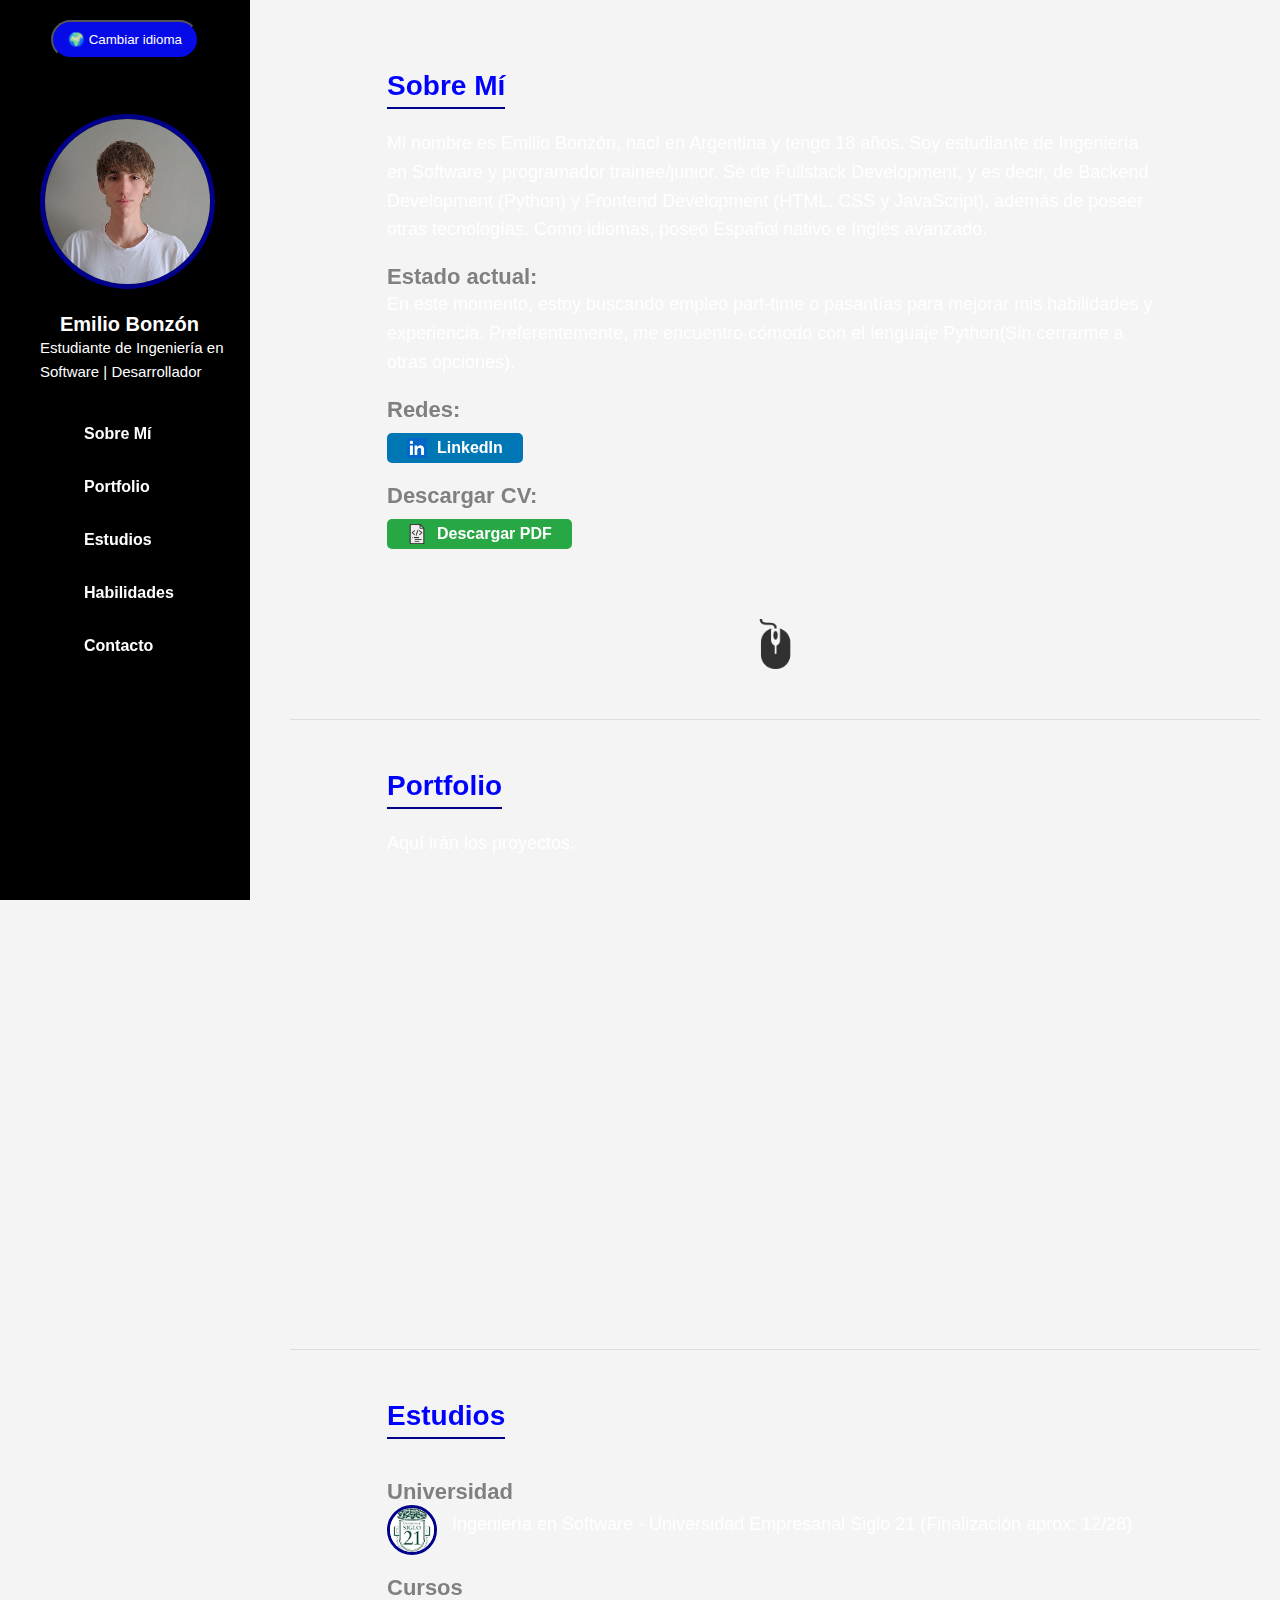
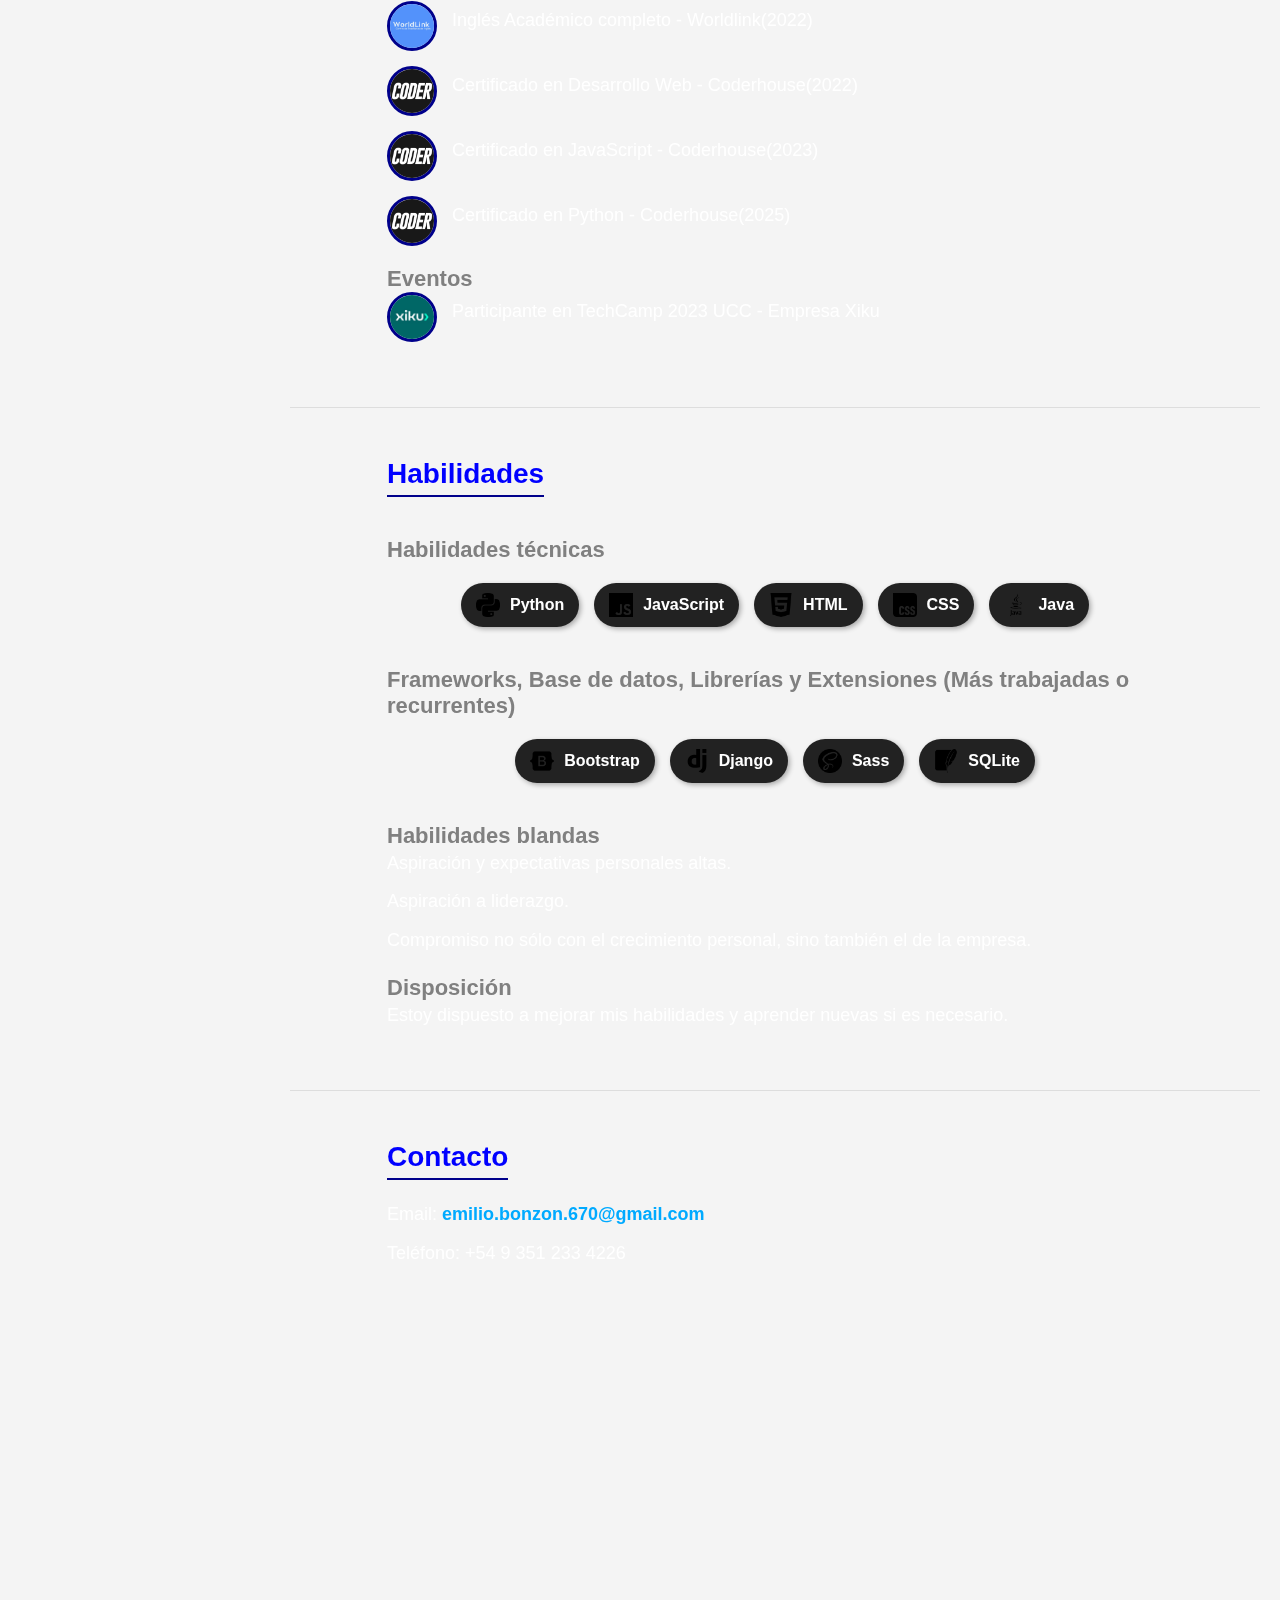
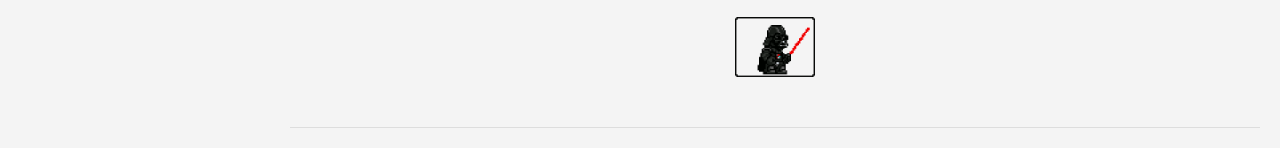
==== index.html @ f86a4381 "Portfolio 1" ====
<!DOCTYPE html>
<html lang="es">
<head>
    <meta charset="UTF-8">
    <meta name="viewport" content="width=device-width, initial-scale=1.0">
    <title>Emilio Bonzón | Portfolio</title>
    <link rel="stylesheet" href="styles.css">
    <link href="https://unpkg.com/aos@2.3.1/dist/aos.css" rel="stylesheet">
</head>
<body>

    <video autoplay muted loop id="video-fondo">
        <source src="assets/videos/2792967-uhd_2160_1440_25fps.mp4" type="video/mp4">
    </video>
    
    <!-- HEADER FIJO -->
    <header>
        <button id="change-language" class="language-button">🌍 Cambiar idioma</button>
        <div class="perfil">
            <img src="assets/images/Foto de perfil.jpeg" alt="Foto de Emilio Bonzón">
            <h1>Emilio Bonzón</h1>
            <p>Estudiante de Ingeniería en Software | Desarrollador</p>
        </div>
        <nav>
            <ul>
                <li><a href="#sobre-mi">Sobre Mí</a></li>
                <li><a href="#portfolio">Portfolio</a></li>
                <li><a href="#estudios">Estudios</a></li>
                <li><a href="#habilidades">Habilidades</a></li>
                <li><a href="#contacto">Contacto</a></li>
            </ul>
        </nav>
    </header>

    <!-- CONTENIDO PRINCIPAL -->
    <main>

        <!-- SOBRE MÍ -->
        <section id="sobre-mi">
            <h2>Sobre Mí</h2>
            <p>Mi nombre es Emilio Bonzón, nací en Argentina y tengo 18 años. Soy estudiante de Ingeniería en Software y programador trainee/junior. Sé de Fullstack Development, y es decir, de Backend Development (Python) y Frontend Development (HTML, CSS y JavaScript), además de poseer otras tecnologías. Como idiomas, poseo Español nativo e Inglés avanzado.</p>
        
            <h3>Estado actual:</h3>
            <p>En este momento, estoy buscando empleo part-time o pasantías para mejorar mis habilidades y experiencia. Preferentemente, me encuentro cómodo con el lenguaje Python(Sin cerrarme a otras opciones).</p>
        
            <h3>Redes:</h3>
            <div class="links-container">
                <a href="https://www.linkedin.com/in/emilio-bonz%C3%B3n-7b40bb34a/" class="button linkedin" target="_blank">
                    <img src="assets/images/linkedin_logo.png" alt="LinkedIn">
                    LinkedIn
                </a>
            </div>
        
            <h3>Descargar CV:</h3>
            <div class="links-container">
                <a href="assets/CV_personal_es.pdf" download class="button cv">
                    <img src="assets/images/cv_logo2.png" alt="Descargar">
                    Descargar PDF
                </a>                              
            </div>
            
            <div class="scroll-down">
                <img src="assets/images/mouse_imagen.png" alt="Scroll Down">
            </div>
        </section>

        <!-- PORTFOLIO -->
        <section id="portfolio">
            <h2>Portfolio</h2>
            <p>Aquí irán los proyectos.</p>
        </section>

        <!-- ESTUDIOS -->
        <section id="estudios">
            <h2>Estudios</h2>
        
            <h3>Universidad</h3>
            <div class="estudio-item">
                <img src="assets/images/siglo_21_imagen.jpg" alt="Universidad">
                <p>Ingeniería en Software - Universidad Empresarial Siglo 21 (Finalización aprox: 12/28)</p>
            </div>
        
            <h3>Cursos</h3>
            <div class="estudio-item">
                <img src="assets/images/worldlink logo.png" alt="Inglés">
                <p>Inglés Académico completo - Worldlink(2022)</p>
            </div>
            <div class="estudio-item">
                <img src="assets/images/coderhouse_imagen.jpg" alt="Desarrollo Web">
                <p>Certificado en Desarrollo Web - Coderhouse(2022)</p>
            </div>
            <div class="estudio-item">
                <img src="assets/images/coderhouse_imagen.jpg" alt="JavaScript">
                <p>Certificado en JavaScript - Coderhouse(2023)</p>
            </div>
            <div class="estudio-item">
                <img src="assets/images/coderhouse_imagen.jpg" alt="Python">
                <p>Certificado en Python - Coderhouse(2025)</p>
            </div>
        
            <h3>Eventos</h3>
            <div class="estudio-item">
                <img src="assets/images/xiku_logo.jpg" alt="Evento">
                <p>Participante en TechCamp 2023 UCC - Empresa Xiku</p>
            </div>
        </section>        

        <!-- HABILIDADES -->
        <section id="habilidades">
            <h2>Habilidades</h2>

            <h3>Habilidades técnicas</h3>
            <div class="skills-container">
                <div class="skill python">
                    <img src="assets/images/python.png" alt="Python">
                    <span>Python</span>
                </div>
                <div class="skill javascript">
                    <img src="assets/images/javascript.png" alt="JavaScript">
                    <span>JavaScript</span>
                </div>
                <div class="skill html">
                    <img src="assets/images/html5.png" alt="HTML">
                    <span>HTML</span>
                </div>
                <div class="skill css">
                    <img src="assets/images/css.png" alt="CSS">
                    <span>CSS</span>
                </div>
                <div class="skill java">
                    <img src="assets/images/java-logo-black-and-white-1.png" alt="Java">
                    <span>Java</span>
                </div>
            </div>

            <h3>Frameworks, Base de datos, Librerías y Extensiones (Más trabajadas o recurrentes)</h3>
            <div class="skills-container">
                <div class="skill bootstrap">
                    <img src="assets/images/bootstrap.png" alt="Bootstrap">
                    <span>Bootstrap</span>
                </div>
                <div class="skill django">
                    <img src="assets/images/django.png" alt="Django">
                    <span>Django</span>
                </div>
                <div class="skill sass">
                    <img src="assets/images/sass.png" alt="Sass">
                    <span>Sass</span>
                </div>
                <div class="skill sqlite">
                    <img src="assets/images/sqlite.png" alt="SQLite">
                    <span>SQLite</span>
                </div>
            </div>

            <h3>Habilidades blandas</h3>
            <p>Aspiración y expectativas personales altas.</p>
            <p>Aspiración a liderazgo.</p>
            <p>Compromiso no sólo con el crecimiento personal, sino también el de la empresa.</p>
            <h3>Disposición</h3>
            <p>Estoy dispuesto a mejorar mis habilidades y aprender nuevas si es necesario.</p>
        </section>

        <!-- CONTACTO -->
        <section id="contacto">
            <h2>Contacto</h2>
            <p>Email: <a href="mailto:emilio.bonzon.670@gmail.com">emilio.bonzon.670@gmail.com</a></p>
            <p>Teléfono: +54 9 351 233 4226</p>

            <div class="gif-container">
                <img src="assets/videos/star wars STICKER.gif" alt="GIF Animado">
            </div>
            
        </section>

    </main>

    <script>
        document.addEventListener("DOMContentLoaded", function () {
            let video = document.getElementById("video-fondo");
            video.playbackRate = 0.8;
        });
    </script>    
    <script src="script.js"></script>
</body>
</html>
---- styles.css ----
#video-fondo {
    position: fixed;
    top: 0;
    left: 0;
    width: 100%;
    height: 100%;
    object-fit: cover;
    z-index: -1;
}

/* Reset de márgenes y padding */
* {
    margin: 0;
    padding: 0;
    box-sizing: border-box;
    font-family: Arial, sans-serif;
}

/* Estilo del body */
body {
    background-color: #f4f4f4;
    color: #333;
    display: flex;
}

/* HEADER FIJO A LA IZQUIERDA */
header {
    position: fixed;
    left: 0;
    top: 0;
    width: 250px;
    height: 100vh;
    background-color: black;
    color: white;
    display: flex;
    flex-direction: column;
    align-items: center;
    padding-top: 20px;
}

.language-button {
    display: flex;
    align-items: center;
    background: #060ae7;
    padding: 10px 15px;
    border-radius: 50px;
    box-shadow: 2px 2px 5px rgba(0, 0, 0, 0.3);
    transition: transform 0.3s;
    color: white;
}

.language-button:hover {
    background-color: #030174;
    transform: scale(1.1);
}

/* Estilos de perfil */
.perfil img {
    width: 175px;
    height: 175px;
    border-radius: 50%;
    border: 5px solid darkblue;
    margin-top: 55px;
    margin-left: 40px;
}

.perfil h1 {
    font-size: 20px;
    margin-top: 20px;
    margin-left: 60px;
}

.perfil p {
    font-size: 15px;
    margin-left: 40px;
}

/* Estilos de navegación */
nav {
    position: fixed;
    left: 5%;
    top: 60%;
    transform: translateY(-50%);
    background: rgba(0, 0, 0, 0.8);
    padding: 20px 10px;
    border-radius: 0 10px 10px 0;
    backdrop-filter: blur(10px);
    transition: all 0.3s ease-in-out;
    z-index: 1000;
}

/* Lista de navegación */
nav ul {
    list-style: none;
    padding: 0;
    margin: 0;
    display: flex;
    flex-direction: column;
    gap: 15px;
}

/* Links de navegación */
nav ul li a {
    text-decoration: none;
    color: white;
    font-size: 16px;
    font-weight: bold;
    padding: 10px;
    display: block;
    transition: all 0.3s ease-in-out;
    position: relative;
}

/* Efecto de resalte en hover */
nav ul li a::after {
    content: "";
    position: absolute;
    left: 0;
    bottom: 5px;
    width: 0;
    height: 2px;
    background-color: rgb(38, 38, 230);
    transition: all 0.3s ease-in-out;
}

nav ul li a:hover::after {
    width: 100%;
}

nav ul li a:hover {
    color: rgb(38, 38, 230);
}

/* Agrandamiento del nav al hacer scroll */
.scrolled {
    padding: 25px 15px;
    background: rgba(0, 0, 0, 0.9);
    transform: translateY(-50%) scale(1.1);
}

/* MAIN - Contenedor de secciones */
main {
    margin-left: 270px; /* Para que no se superponga con el header */
    padding: 20px;
    width: calc(100% - 270px);
}

/* Secciones */
section {
    min-height: 70vh;
    padding: 50px 10%;
    border-bottom: 1px solid #ddd;
}

/* Titulares */
h2 {
    font-size: 28px;
    color: blue;
    margin-bottom: 20px;
    border-bottom: 2px solid darkblue;
    display: inline-block;
    padding-bottom: 5px;
}

h3 {
    font-size: 22px;
    color: gray;
    margin-top: 20px;
}

/* Párrafos */
p {
    font-size: 18px;
    color: white;
    line-height: 1.6;
    margin-bottom: 10px;
}

/* Enlaces */
a {
    color: #00aaff;
    text-decoration: none;
}

a:hover {
    text-decoration: underline;
}

/* Contacto */
#contacto a {
    font-weight: bold;
}

/* ESTILO DE LOS BOTONES */
.button {
    height: 30px;
    display: inline-flex;
    align-items: center;
    gap: 10px;
    font-size: 16px;
    font-weight: bold;
    text-decoration: none;
    color: white;
    padding: 12px 20px;
    border-radius: 5px;
    transition: 0.3s;
}

/* ICONOS EN BOTONES */
.button img {
    width: 20px;
    height: 20px;
}

/* BOTÓN LINKEDIN */
.linkedin {
    background-color: #0077b5;
}

.linkedin:hover {
    background-color: #002382;
}

/* BOTÓN DESCARGAR CV */
.cv {
    background-color: #28a745;
}

.cv:hover {
    background-color: #1b7430;
}

/* CONTENEDOR DEL SCROLL */
.scroll-down {
    display: flex;
    justify-content: center;
    margin-top: 70px;
    animation: bounce 1.5s infinite; /* Animación */
}

/* IMAGEN DEL SCROLL */
.scroll-down img {
    width: 50px;
    height: auto;
    opacity: 0.8;
    filter: drop-shadow(0px 0px 5px rgba(255, 255, 255, 0.5)); /* Efecto sutil */
}

/* ANIMACIÓN DE REBOTE */
@keyframes bounce {
    0%, 100% {
        transform: translateY(0);
    }
    50% {
        transform: translateY(10px);
    }
}

/* CONTENEDOR FLEXIBLE PARA ALINEAR LOS BOTONES */
.links-container {
    margin-top: 10px;
}

/* Contenedor de habilidades */
.skills-container {
    display: flex;
    flex-wrap: wrap;
    gap: 15px;
    justify-content: center;
    padding: 20px;
}

/* Burbujas de habilidades */
.skill {
    display: flex;
    align-items: center;
    background: #222;
    padding: 10px 15px;
    border-radius: 50px;
    box-shadow: 2px 2px 5px rgba(0, 0, 0, 0.3);
    transition: transform 0.3s;
}

/* Efecto hover */
.skill:hover {
    transform: scale(1.1);
}

/* Iconos dentro de las burbujas */
.skill img {
    width: 24px;
    height: 24px;
    margin-right: 10px;
}

/* Texto dentro de las burbujas */
.skill span {
    font-size: 16px;
    font-weight: bold;
    color: white;
}

.skill.python:hover { background-color: #3e9deb; } /* Python */
.skill.javascript:hover { background-color: #cebd3e; color: black; } /* JavaScript */
.skill.html:hover { background-color: #e73e0f; } /* HTML */
.skill.css:hover { background-color: #1165d3; } /* CSS */
.skill.java:hover { background-color: #f79307; } /* Java */

.skill.bootstrap:hover { background-color: #703dbd; } /* Bootstrap */
.skill.django:hover { background-color: #032c1c; } /* Django */
.skill.sass:hover { background-color: #ec6aab; } /* Sass */
.skill.sqlite:hover { background-color: #1f89ec; }

.estudio-item {
    display: flex;
    align-items: center;
    margin-bottom: 15px;
}

.estudio-item img {
    width: 50px;  /* Ajusta el tamaño según necesites */
    height: 50px;
    border-radius: 50%; /* Hace que la imagen sea circular */
    border: 3px solid darkblue; /* Borde para destacar el círculo */
    margin-right: 15px; /* Espacio entre la imagen y el texto */
    object-fit: cover;
}

.gif-container {
    display: flex;
    justify-content: center;
    align-items: center;
    margin-top: 350px;
}

.gif-container img {
    width: 80px; /* Ajusta el tamaño según necesites */
    height: auto;
}
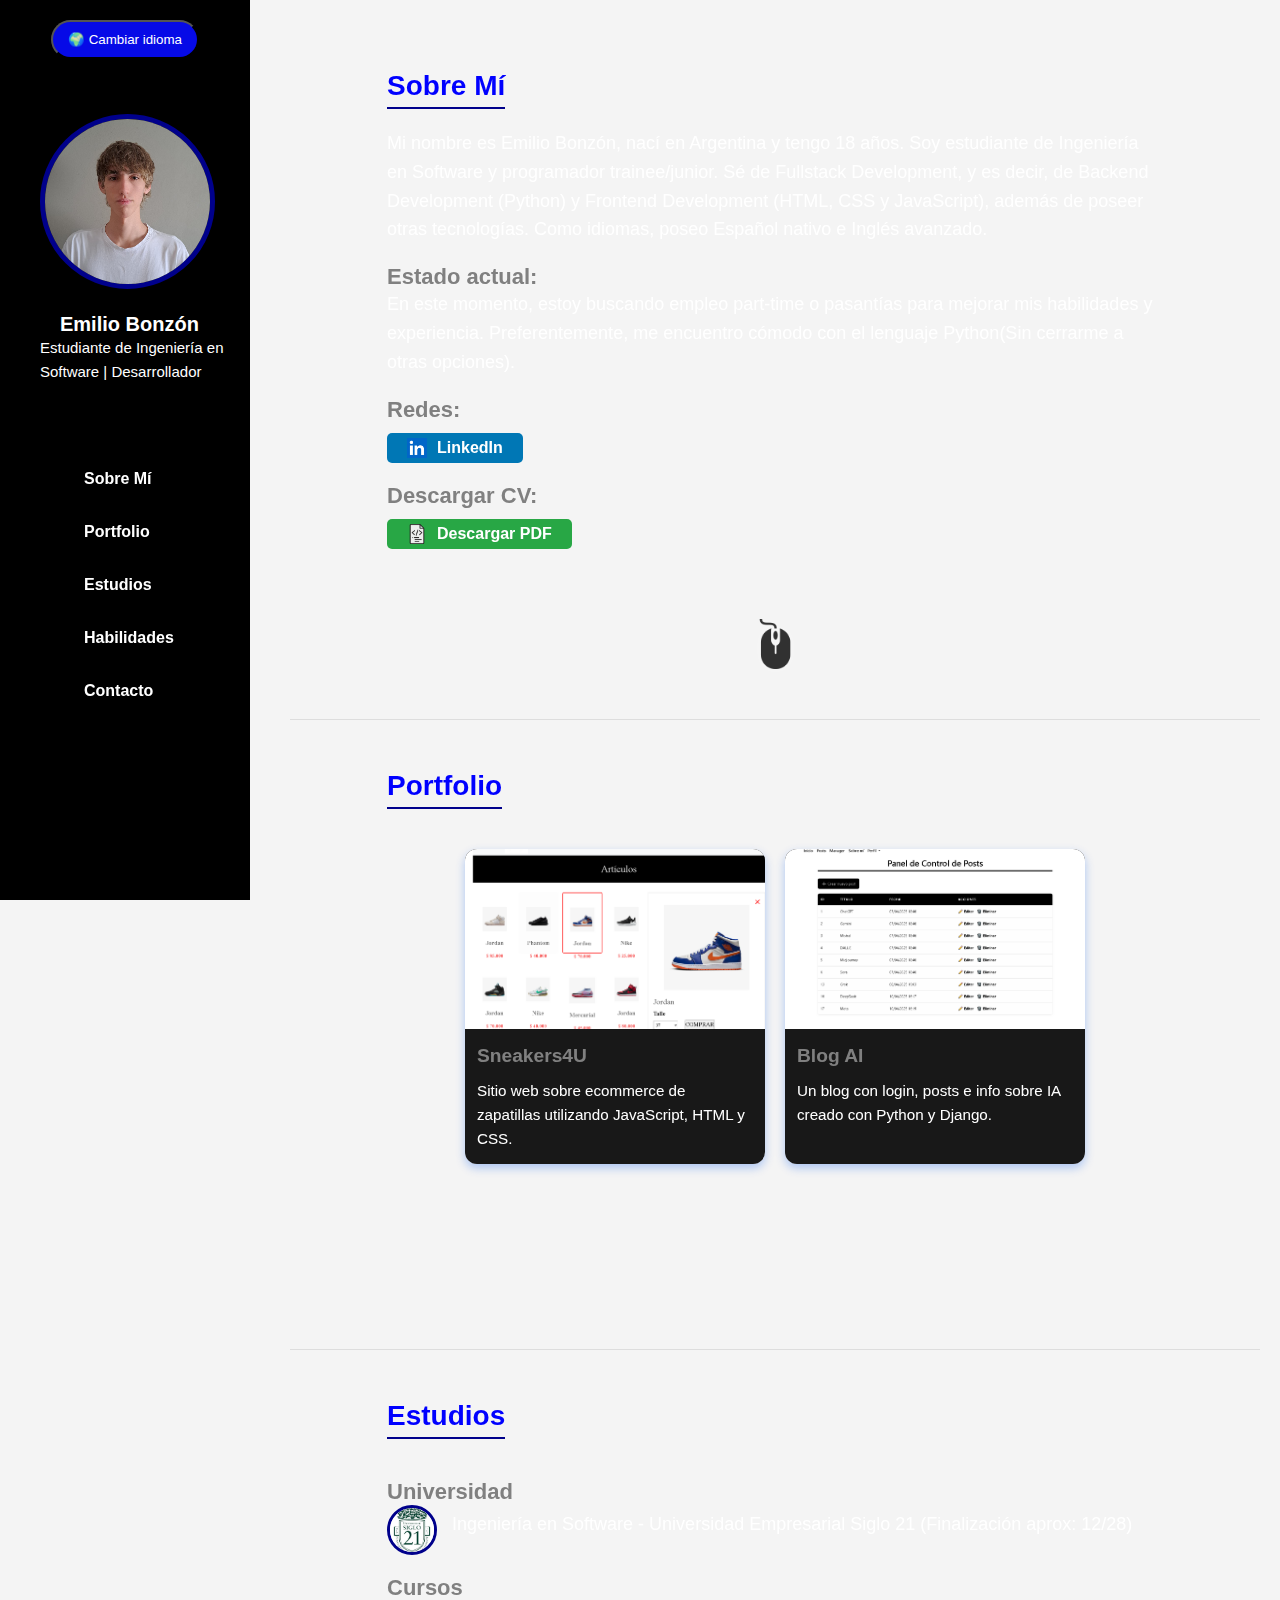
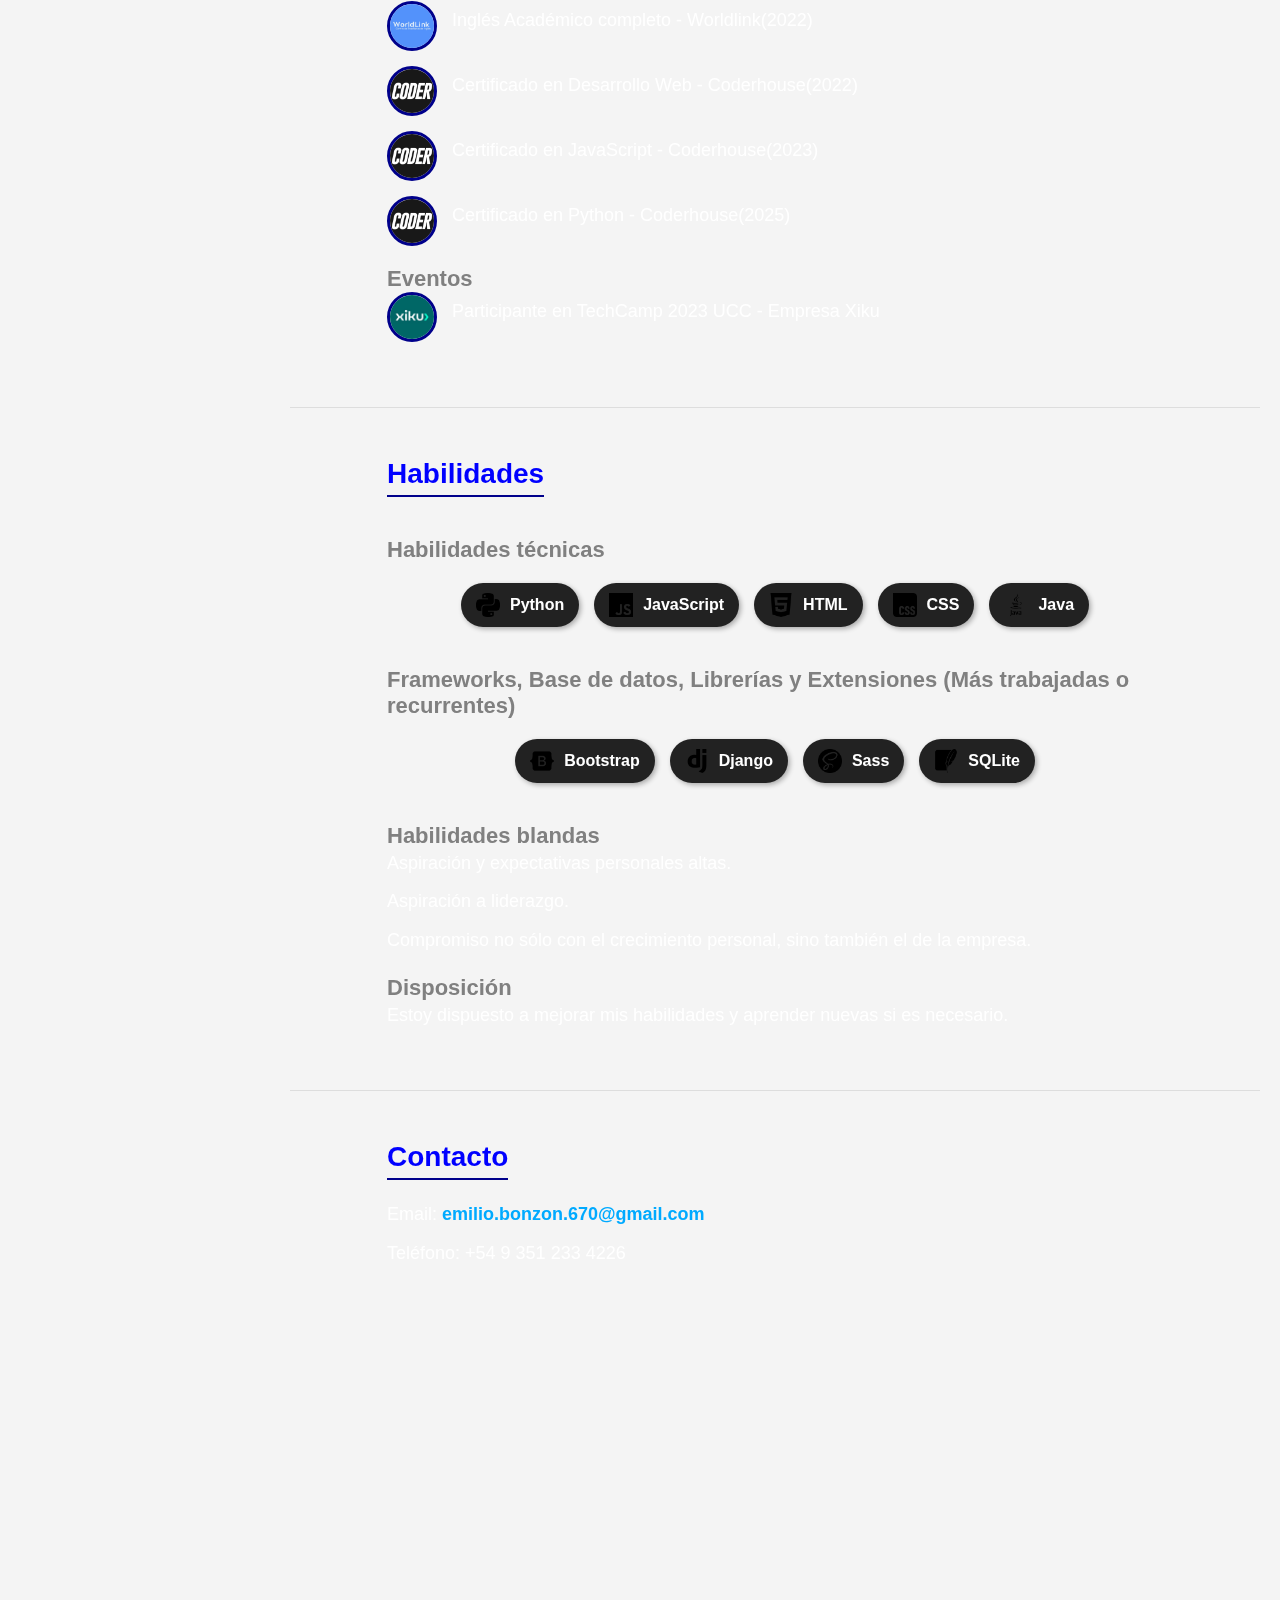
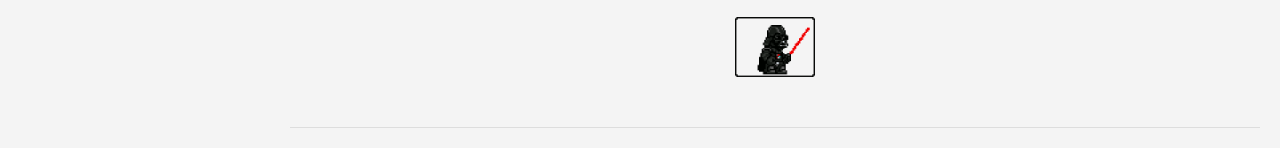
==== commit 242c3516: "Portfolio 1.3" ====
--- a/index.html
+++ b/index.html
@@ -67,8 +67,20 @@
         <!-- PORTFOLIO -->
         <section id="portfolio">
             <h2>Portfolio</h2>
-            <p>Aquí irán los proyectos.</p>
-        </section>
+            <div class="cards-container">
+                <div class="project-card" onclick="window.open('https://github.com/EmiMagnus990/Sneakers4U', '_blank')">
+                    <img src="assets/images/Foto Proyecto Sneakers4U.png" alt="Proyecto 1">
+                    <h3>Sneakers4U</h3>
+                    <p>Sitio web sobre ecommerce de zapatillas utilizando JavaScript, HTML y CSS.</p>
+                </div>
+            
+                <div class="project-card" onclick="window.open('https://github.com/EmiMagnus990/proyectofinal-bonzon', '_blank')">
+                    <img src="assets/images/Foto Proyecto BlogAI.png" alt="Proyecto 2">
+                    <h3>Blog AI</h3>
+                    <p>Un blog con login, posts e info sobre IA creado con Python y Django.</p>
+                </div>
+            </div>
+        </section>        
 
         <!-- ESTUDIOS -->
         <section id="estudios">
--- a/styles.css
+++ b/styles.css
@@ -79,7 +79,7 @@
 nav {
     position: fixed;
     left: 5%;
-    top: 60%;
+    top: 65%;
     transform: translateY(-50%);
     background: rgba(0, 0, 0, 0.8);
     padding: 20px 10px;
@@ -336,4 +336,43 @@
 .gif-container img {
     width: 80px; /* Ajusta el tamaño según necesites */
     height: auto;
+}
+
+.cards-container {
+    display: flex;
+    flex-wrap: wrap;
+    gap: 20px;
+    justify-content: center;
+    margin-top: 20px;
+}
+
+.project-card {
+    background-color: rgba(0, 0, 0, 0.9);
+    border-radius: 12px;
+    box-shadow: 0 4px 10px rgba(8, 88, 238, 0.3);
+    width: 300px;
+    overflow: hidden;
+    cursor: pointer;
+    transition: transform 0.9s ease, box-shadow 0.3s ease;
+}
+
+.project-card:hover {
+    transform: scale(1.05);
+    box-shadow: 0 8px 16px rgba(0, 0, 0, 0.4);
+}
+
+.project-card img {
+    width: 100%;
+    height: 180px;
+    object-fit: cover;
+}
+
+.project-card h3 {
+    margin: 12px;
+    font-size: 1.2em;
+}
+
+.project-card p {
+    margin: 0 12px 12px 12px;
+    font-size: 0.95em;
 }